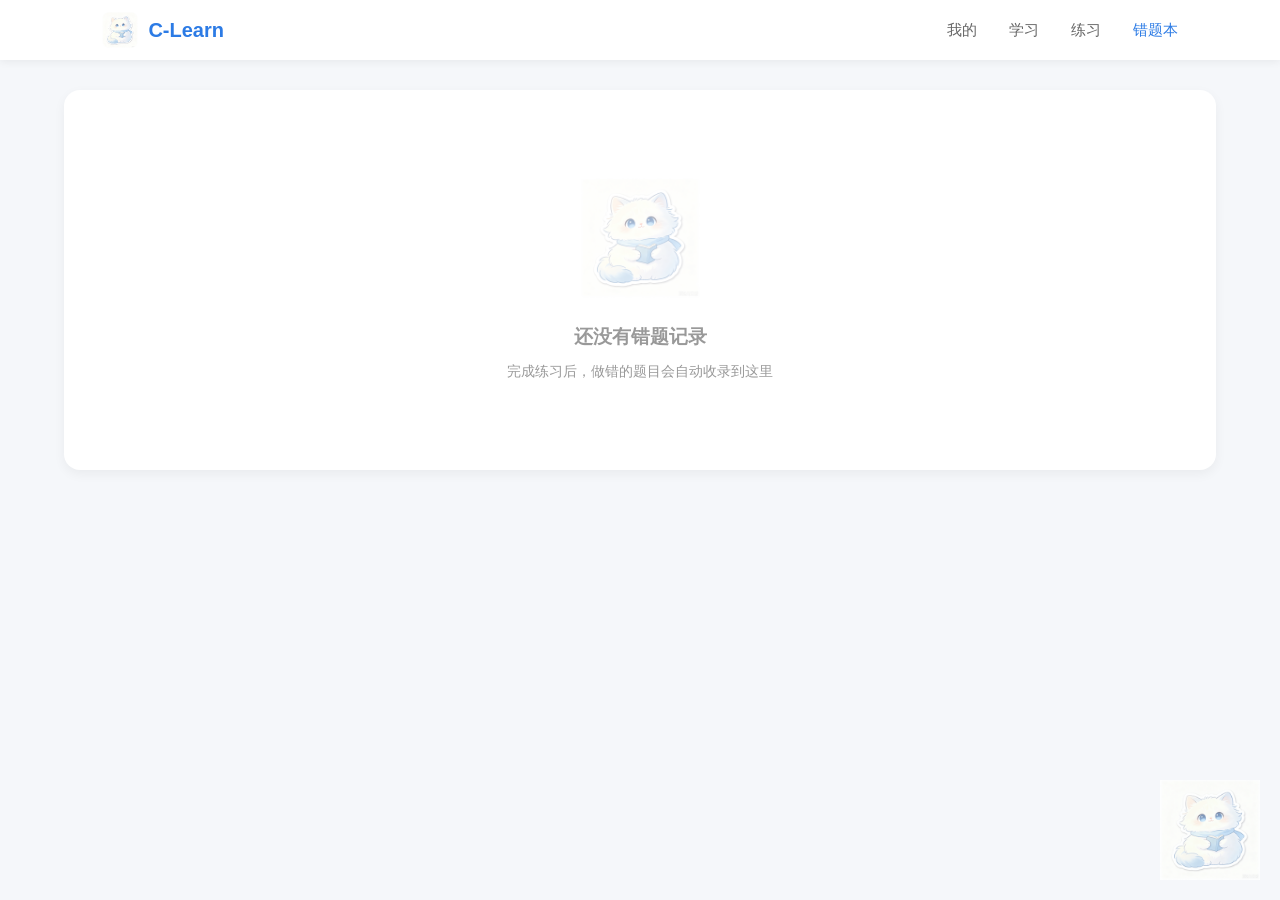
==== error-book.html @ 71328f18 "Update and rename wrongbook.html to error-book.html" ====
<!DOCTYPE html>
<html lang="zh-CN">
<head>
    <meta charset="UTF-8">
    <meta name="viewport" content="width=device-width, initial-scale=1.0">
    <title>C-Learn - 错题本</title>
    <link rel="stylesheet" href="css/style.css">
</head>
<body>
    <nav class="navbar">
        <div class="logo">
            <img src="assets/mascot.png" alt="logo">
            <span>C-Learn</span>
        </div>
        <ul class="nav-links">
            <li><a href="index.html">我的</a></li>
            <li><a href="lesson.html">学习</a></li>
            <li><a href="practice.html">练习</a></li>
            <li><a href="error-book.html" class="active">错题本</a></li>
        </ul>
    </nav>

    <div class="container">
        <div style="grid-column: 1 / -1;">
            <div class="content-card">
                <div class="empty-state">
                    <img src="assets/mascot.png" alt="空状态">
                    <h3>还没有错题记录</h3>
                    <p style="margin-top: 8px; font-size: 14px;">完成练习后，做错的题目会自动收录到这里</p>
                </div>
            </div>
        </div>
    </div>

    <img src="assets/mascot.png" class="cat-decor" alt="装饰">
</body>
</html>
---- css/style.css ----
* {
    margin: 0;
    padding: 0;
    box-sizing: border-box;
    font-family: "Microsoft Yahei", sans-serif;
}

body {
    background: #f5f7fa;
    color: #333;
    line-height: 1.6;
}

/* 导航栏 */
.navbar {
    background: #fff;
    box-shadow: 0 2px 8px rgba(0,0,0,0.06);
    padding: 0 8%;
    height: 60px;
    display: flex;
    align-items: center;
    justify-content: space-between;
    position: sticky;
    top: 0;
    z-index: 100;
}

.logo {
    display: flex;
    align-items: center;
    gap: 10px;
    font-size: 20px;
    font-weight: 700;
    color: #2c7be5;
}

.logo img {
    height: 36px;
    width: 36px;
    border-radius: 8px;
}

.nav-links {
    display: flex;
    gap: 32px;
    list-style: none;
}

.nav-links a {
    text-decoration: none;
    color: #666;
    font-size: 15px;
    transition: color 0.2s;
}

.nav-links a:hover,
.nav-links a.active {
    color: #2c7be5;
}

/* 主容器 */
.container {
    max-width: 1200px;
    margin: 30px auto;
    padding: 0 24px;
    display: grid;
    grid-template-columns: 280px 1fr;
    gap: 24px;
}

/* 侧边栏用户卡片 */
.user-card {
    background: #fff;
    border-radius: 16px;
    padding: 28px 20px;
    box-shadow: 0 4px 12px rgba(0,0,0,0.05);
    text-align: center;
    position: relative;
    overflow: hidden;
}

.user-card::before {
    content: "";
    position: absolute;
    top: 0;
    left: 0;
    right: 0;
    height: 80px;
    background: linear-gradient(135deg, #e8f1ff, #d6e8ff);
}

.avatar {
    width: 80px;
    height: 80px;
    border-radius: 50%;
    background: #fff;
    border: 4px solid #fff;
    margin: 20px auto 12px;
    position: relative;
    z-index: 1;
    object-fit: cover;
}

.username {
    font-size: 18px;
    font-weight: 600;
    cursor: pointer;
    border-bottom: 1px dashed transparent;
    transition: border-color 0.2s;
    display: inline-block;
}

.username:hover {
    border-color: #2c7be5;
    color: #2c7be5;
}

.user-desc {
    color: #999;
    font-size: 13px;
    margin-top: 4px;
    margin-bottom: 20px;
}

.user-stats {
    display: grid;
    grid-template-columns: 1fr 1fr 1fr;
    gap: 8px;
    padding-top: 16px;
    border-top: 1px solid #f0f0f0;
}

.stat-item {
    text-align: center;
}

.stat-num {
    font-size: 20px;
    font-weight: 700;
    color: #2c7be5;
}

.stat-label {
    font-size: 12px;
    color: #999;
    margin-top: 2px;
}

/* 主内容区卡片 */
.content-card {
    background: #fff;
    border-radius: 16px;
    padding: 28px;
    box-shadow: 0 4px 12px rgba(0,0,0,0.05);
    margin-bottom: 24px;
}

.content-card h2 {
    font-size: 18px;
    margin-bottom: 20px;
    display: flex;
    align-items: center;
    gap: 8px;
}

.content-card h2::before {
    content: "";
    width: 4px;
    height: 18px;
    background: #2c7be5;
    border-radius: 2px;
}

/* 学习进度 */
.progress-list {
    display: flex;
    flex-direction: column;
    gap: 16px;
}

.progress-item {
    display: flex;
    flex-direction: column;
    gap: 8px;
}

.progress-header {
    display: flex;
    justify-content: space-between;
    font-size: 14px;
}

.progress-bar {
    width: 100%;
    height: 8px;
    background: #f0f2f5;
    border-radius: 4px;
    overflow: hidden;
}

.progress-fill {
    height: 100%;
    background: linear-gradient(90deg, #2c7be5, #5ba0ff);
    border-radius: 4px;
    transition: width 0.3s;
}

/* 能力曲线 */
.chart-area {
    height: 200px;
    display: flex;
    align-items: flex-end;
    justify-content: space-around;
    padding: 20px 0;
    border-bottom: 1px solid #f0f0f0;
    margin-bottom: 12px;
}

.chart-bar {
    width: 32px;
    background: linear-gradient(to top, #2c7be5, #8bc0ff);
    border-radius: 4px 4px 0 0;
    transition: height 0.3s;
}

.chart-label {
    text-align: center;
    font-size: 12px;
    color: #999;
    margin-top: 8px;
}

/* 课程列表 */
.lesson-list {
    display: grid;
    grid-template-columns: 1fr 1fr;
    gap: 16px;
}

.lesson-card {
    border: 1px solid #f0f0f0;
    border-radius: 12px;
    padding: 20px;
    transition: all 0.2s;
    cursor: pointer;
}

.lesson-card:hover {
    border-color: #2c7be5;
    transform: translateY(-2px);
    box-shadow: 0 6px 16px rgba(44,123,229,0.1);
}

.lesson-title {
    font-weight: 600;
    margin-bottom: 8px;
}

.lesson-desc {
    font-size: 13px;
    color: #999;
    margin-bottom: 12px;
}

.lesson-tag {
    display: inline-block;
    padding: 2px 8px;
    background: #e8f1ff;
    color: #2c7be5;
    border-radius: 4px;
    font-size: 12px;
}

/* 猫咪装饰 */
.cat-decor {
    position: fixed;
    bottom: 20px;
    right: 20px;
    width: 100px;
    opacity: 0.8;
    z-index: 10;
    pointer-events: none;
}

/* 学习步骤列表 */
.step-list {
    list-style: none;
    margin-bottom: 30px;
}

.step-list li {
    padding: 8px 0;
    padding-left: 24px;
    position: relative;
    font-size: 14px;
}

.step-list li::before {
    content: "▸";
    position: absolute;
    left: 0;
    color: #2c7be5;
}

/* 题目样式 */
.question-block {
    margin-bottom: 30px;
    padding: 20px;
    background: #fafbfc;
    border-radius: 12px;
}

.question-title {
    font-weight: 600;
    margin-bottom: 16px;
}

.option-list {
    list-style: none;
    display: flex;
    flex-direction: column;
    gap: 10px;
}

.option-list li {
    padding: 10px 14px;
    background: #fff;
    border: 1px solid #e8e8e8;
    border-radius: 8px;
    cursor: pointer;
    transition: all 0.2s;
    font-size: 14px;
}

.option-list li:hover {
    border-color: #2c7be5;
    background: #f5f9ff;
}

.tip-box {
    background: #fff7e6;
    border-left: 4px solid #ffaa00;
    padding: 12px 16px;
    border-radius: 0 8px 8px 0;
    font-size: 13px;
    color: #8a6d00;
    margin-top: 20px;
}

/* 空状态 */
.empty-state {
    text-align: center;
    padding: 60px 20px;
    color: #999;
}

.empty-state img {
    width: 120px;
    margin-bottom: 16px;
    opacity: 0.6;
}

/* 响应式 */
@media (max-width: 900px) {
    .container {
        grid-template-columns: 1fr;
    }
    .lesson-list {
        grid-template-columns: 1fr;
    }
}
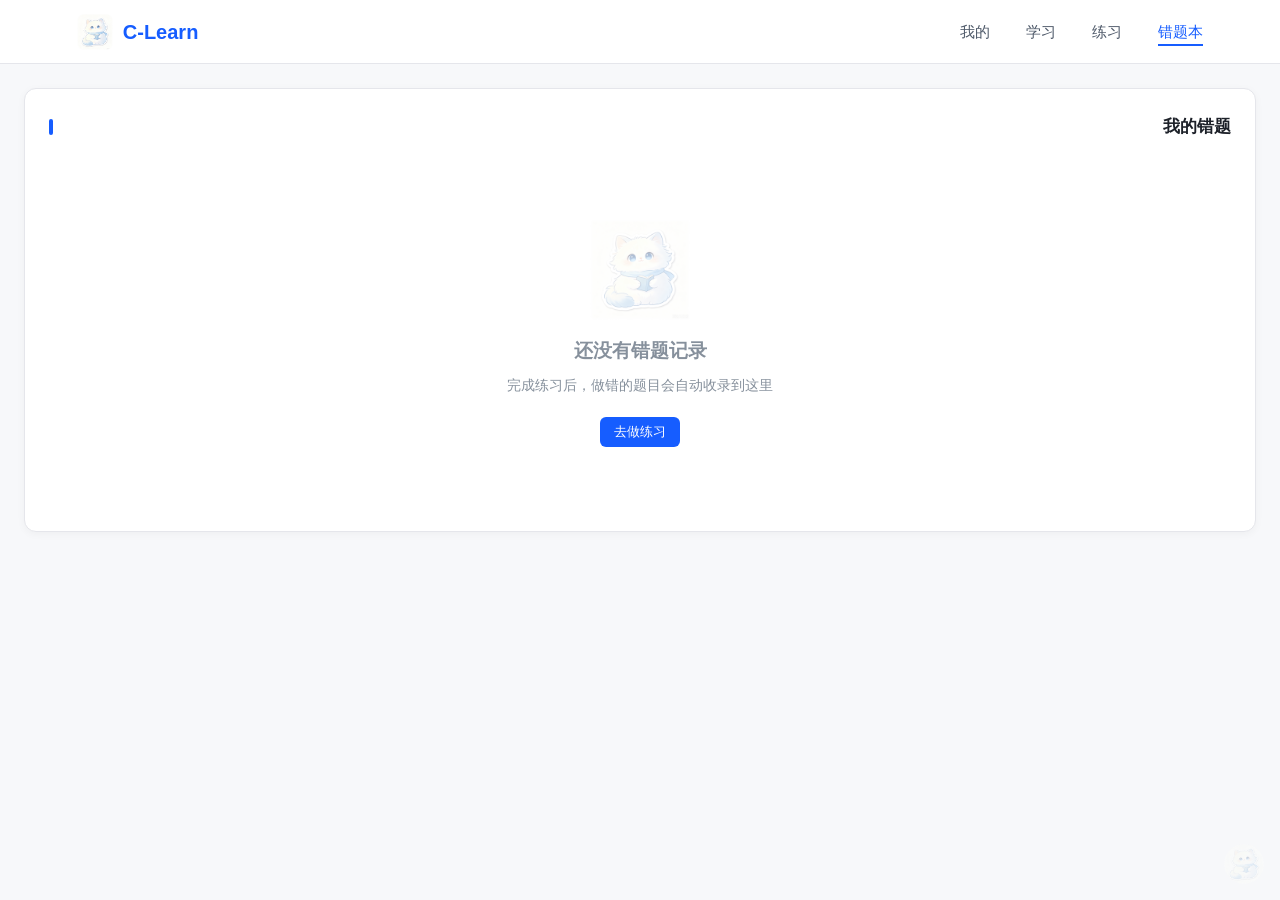
==== commit 4f8ef3a3: "Update error-book.html" ====
--- a/error-book.html
+++ b/error-book.html
@@ -23,10 +23,12 @@
     <div class="container">
         <div style="grid-column: 1 / -1;">
             <div class="content-card">
+                <h2><span class="card-header">我的错题</span></h2>
                 <div class="empty-state">
                     <img src="assets/mascot.png" alt="空状态">
                     <h3>还没有错题记录</h3>
-                    <p style="margin-top: 8px; font-size: 14px;">完成练习后，做错的题目会自动收录到这里</p>
+                    <p style="margin-top: 8px; font-size: 14px; color: #86909c;">完成练习后，做错的题目会自动收录到这里</p>
+                    <button class="retry-btn" style="margin-top: 20px;" onclick="location.href='practice.html'">去做练习</button>
                 </div>
             </div>
         </div>
--- a/css/style.css
+++ b/css/style.css
@@ -2,21 +2,28 @@
     margin: 0;
     padding: 0;
     box-sizing: border-box;
-    font-family: "Microsoft Yahei", sans-serif;
+    font-family: -apple-system, BlinkMacSystemFont, "Segoe UI", "PingFang SC", "Microsoft Yahei", sans-serif;
 }
 
 body {
-    background: #f5f7fa;
-    color: #333;
+    background: #f7f8fa;
+    color: #1d2129;
     line-height: 1.6;
+}
+
+/* 全局图片限制 */
+img {
+    max-width: 100%;
+    height: auto;
+    display: block;
 }
 
 /* 导航栏 */
 .navbar {
-    background: #fff;
-    box-shadow: 0 2px 8px rgba(0,0,0,0.06);
-    padding: 0 8%;
-    height: 60px;
+    background: #ffffff;
+    border-bottom: 1px solid #e5e6eb;
+    padding: 0 6%;
+    height: 64px;
     display: flex;
     align-items: center;
     justify-content: space-between;
@@ -31,52 +38,59 @@
     gap: 10px;
     font-size: 20px;
     font-weight: 700;
-    color: #2c7be5;
+    color: #165dff;
 }
 
 .logo img {
     height: 36px;
     width: 36px;
     border-radius: 8px;
+    object-fit: cover;
 }
 
 .nav-links {
     display: flex;
-    gap: 32px;
+    gap: 36px;
     list-style: none;
 }
 
 .nav-links a {
     text-decoration: none;
-    color: #666;
+    color: #4e5969;
     font-size: 15px;
-    transition: color 0.2s;
+    font-weight: 500;
+    padding-bottom: 4px;
+    border-bottom: 2px solid transparent;
+    transition: all 0.2s;
 }
 
 .nav-links a:hover,
 .nav-links a.active {
-    color: #2c7be5;
+    color: #165dff;
+    border-bottom-color: #165dff;
 }
 
 /* 主容器 */
 .container {
-    max-width: 1200px;
-    margin: 30px auto;
+    max-width: 1280px;
+    margin: 24px auto;
     padding: 0 24px;
     display: grid;
     grid-template-columns: 280px 1fr;
     gap: 24px;
+    align-items: start;
 }
 
 /* 侧边栏用户卡片 */
 .user-card {
-    background: #fff;
-    border-radius: 16px;
-    padding: 28px 20px;
-    box-shadow: 0 4px 12px rgba(0,0,0,0.05);
+    background: #ffffff;
+    border-radius: 12px;
+    padding: 24px 20px;
+    box-shadow: 0 2px 8px rgba(0, 0, 0, 0.04);
+    border: 1px solid #e5e6eb;
     text-align: center;
-    position: relative;
-    overflow: hidden;
+    position: sticky;
+    top: 88px;
 }
 
 .user-card::before {
@@ -85,38 +99,40 @@
     top: 0;
     left: 0;
     right: 0;
-    height: 80px;
-    background: linear-gradient(135deg, #e8f1ff, #d6e8ff);
+    height: 72px;
+    background: linear-gradient(135deg, #e8f3ff, #d4e7ff);
+    border-radius: 12px 12px 0 0;
 }
 
 .avatar {
-    width: 80px;
-    height: 80px;
+    width: 72px;
+    height: 72px;
     border-radius: 50%;
     background: #fff;
-    border: 4px solid #fff;
-    margin: 20px auto 12px;
+    border: 3px solid #fff;
+    margin: 20px auto 10px;
     position: relative;
     z-index: 1;
     object-fit: cover;
+    box-shadow: 0 2px 8px rgba(0, 0, 0, 0.06);
 }
 
 .username {
-    font-size: 18px;
+    font-size: 17px;
     font-weight: 600;
     cursor: pointer;
     border-bottom: 1px dashed transparent;
-    transition: border-color 0.2s;
+    transition: all 0.2s;
     display: inline-block;
 }
 
 .username:hover {
-    border-color: #2c7be5;
-    color: #2c7be5;
+    border-color: #165dff;
+    color: #165dff;
 }
 
 .user-desc {
-    color: #999;
+    color: #86909c;
     font-size: 13px;
     margin-top: 4px;
     margin-bottom: 20px;
@@ -127,7 +143,7 @@
     grid-template-columns: 1fr 1fr 1fr;
     gap: 8px;
     padding-top: 16px;
-    border-top: 1px solid #f0f0f0;
+    border-top: 1px solid #f2f3f5;
 }
 
 .stat-item {
@@ -137,45 +153,116 @@
 .stat-num {
     font-size: 20px;
     font-weight: 700;
-    color: #2c7be5;
+    color: #165dff;
 }
 
 .stat-label {
     font-size: 12px;
-    color: #999;
+    color: #86909c;
     margin-top: 2px;
 }
 
-/* 主内容区卡片 */
+.sidebar-section {
+    background: #ffffff;
+    border-radius: 12px;
+    padding: 20px;
+    box-shadow: 0 2px 8px rgba(0, 0, 0, 0.04);
+    border: 1px solid #e5e6eb;
+    margin-top: 16px;
+}
+
+.sidebar-section h3 {
+    font-size: 15px;
+    font-weight: 600;
+    margin-bottom: 14px;
+    display: flex;
+    align-items: center;
+    gap: 6px;
+}
+
+.sidebar-section h3::before {
+    content: "";
+    width: 3px;
+    height: 14px;
+    background: #165dff;
+    border-radius: 2px;
+}
+
+.forget-list {
+    list-style: none;
+    font-size: 13px;
+    display: flex;
+    flex-direction: column;
+    gap: 10px;
+}
+
+.forget-list li {
+    display: flex;
+    justify-content: space-between;
+    align-items: center;
+    padding: 8px 10px;
+    background: #f7f8fa;
+    border-radius: 6px;
+}
+
+.forget-list .level {
+    font-size: 11px;
+    padding: 2px 6px;
+    border-radius: 4px;
+    background: #ffece8;
+    color: #f53f3f;
+}
+
+.forget-list .level.medium {
+    background: #fff7e8;
+    color: #ff7d00;
+}
+
+/* 主内容卡片 */
 .content-card {
-    background: #fff;
-    border-radius: 16px;
-    padding: 28px;
-    box-shadow: 0 4px 12px rgba(0,0,0,0.05);
-    margin-bottom: 24px;
+    background: #ffffff;
+    border-radius: 12px;
+    padding: 24px;
+    box-shadow: 0 2px 8px rgba(0, 0, 0, 0.04);
+    border: 1px solid #e5e6eb;
+    margin-bottom: 20px;
 }
 
 .content-card h2 {
-    font-size: 18px;
+    font-size: 17px;
+    font-weight: 600;
     margin-bottom: 20px;
     display: flex;
     align-items: center;
-    gap: 8px;
+    justify-content: space-between;
 }
 
 .content-card h2::before {
     content: "";
     width: 4px;
-    height: 18px;
-    background: #2c7be5;
+    height: 16px;
+    background: #165dff;
     border-radius: 2px;
+    margin-right: 8px;
+}
+
+.card-header {
+    display: flex;
+    align-items: center;
+}
+
+/* 双列网格 */
+.grid-2 {
+    display: grid;
+    grid-template-columns: 1fr 1fr;
+    gap: 20px;
 }
 
 /* 学习进度 */
 .progress-list {
     display: flex;
     flex-direction: column;
-    gap: 16px;
+    gap: 18px;
 }
 
 .progress-item {
@@ -188,37 +275,38 @@
     display: flex;
     justify-content: space-between;
     font-size: 14px;
+    font-weight: 500;
 }
 
 .progress-bar {
     width: 100%;
     height: 8px;
-    background: #f0f2f5;
+    background: #f2f3f5;
     border-radius: 4px;
     overflow: hidden;
 }
 
 .progress-fill {
     height: 100%;
-    background: linear-gradient(90deg, #2c7be5, #5ba0ff);
+    background: linear-gradient(90deg, #165dff, #4080ff);
     border-radius: 4px;
     transition: width 0.3s;
 }
 
 /* 能力曲线 */
 .chart-area {
-    height: 200px;
+    height: 180px;
     display: flex;
     align-items: flex-end;
     justify-content: space-around;
-    padding: 20px 0;
-    border-bottom: 1px solid #f0f0f0;
+    padding: 20px 10px 0;
+    border-bottom: 1px solid #f2f3f5;
     margin-bottom: 12px;
 }
 
 .chart-bar {
-    width: 32px;
-    background: linear-gradient(to top, #2c7be5, #8bc0ff);
+    width: 30px;
+    background: linear-gradient(to top, #165dff, #7baaff);
     border-radius: 4px 4px 0 0;
     transition: height 0.3s;
 }
@@ -226,11 +314,11 @@
 .chart-label {
     text-align: center;
     font-size: 12px;
-    color: #999;
+    color: #86909c;
     margin-top: 8px;
 }
 
-/* 课程列表 */
+/* 课程/练习卡片 */
 .lesson-list {
     display: grid;
     grid-template-columns: 1fr 1fr;
@@ -238,81 +326,81 @@
 }
 
 .lesson-card {
-    border: 1px solid #f0f0f0;
-    border-radius: 12px;
-    padding: 20px;
+    border: 1px solid #e5e6eb;
+    border-radius: 10px;
+    padding: 18px;
     transition: all 0.2s;
     cursor: pointer;
+    background: #fff;
 }
 
 .lesson-card:hover {
-    border-color: #2c7be5;
+    border-color: #165dff;
     transform: translateY(-2px);
-    box-shadow: 0 6px 16px rgba(44,123,229,0.1);
+    box-shadow: 0 6px 16px rgba(22, 93, 255, 0.1);
 }
 
 .lesson-title {
     font-weight: 600;
-    margin-bottom: 8px;
+    margin-bottom: 6px;
+    font-size: 15px;
 }
 
 .lesson-desc {
     font-size: 13px;
-    color: #999;
+    color: #86909c;
     margin-bottom: 12px;
+    line-height: 1.5;
 }
 
 .lesson-tag {
     display: inline-block;
     padding: 2px 8px;
-    background: #e8f1ff;
-    color: #2c7be5;
+    background: #e8f3ff;
+    color: #165dff;
     border-radius: 4px;
     font-size: 12px;
-}
-
-/* 猫咪装饰 */
-.cat-decor {
-    position: fixed;
-    bottom: 20px;
-    right: 20px;
-    width: 100px;
-    opacity: 0.8;
-    z-index: 10;
-    pointer-events: none;
-}
-
-/* 学习步骤列表 */
+    font-weight: 500;
+}
+
+/* 学习步骤 */
 .step-list {
     list-style: none;
-    margin-bottom: 30px;
+    margin-bottom: 10px;
+    display: grid;
+    grid-template-columns: 1fr 1fr;
+    gap: 8px;
 }
 
 .step-list li {
-    padding: 8px 0;
-    padding-left: 24px;
+    padding: 8px 12px;
+    padding-left: 22px;
     position: relative;
     font-size: 14px;
+    background: #f7f8fa;
+    border-radius: 6px;
 }
 
 .step-list li::before {
     content: "▸";
     position: absolute;
-    left: 0;
-    color: #2c7be5;
+    left: 10px;
+    color: #165dff;
+    font-size: 12px;
 }
 
 /* 题目样式 */
 .question-block {
-    margin-bottom: 30px;
-    padding: 20px;
-    background: #fafbfc;
-    border-radius: 12px;
+    margin-bottom: 24px;
+    padding: 18px;
+    background: #f7f8fa;
+    border-radius: 10px;
 }
 
 .question-title {
     font-weight: 600;
-    margin-bottom: 16px;
+    margin-bottom: 14px;
+    font-size: 15px;
 }
 
 .option-list {
@@ -325,7 +413,7 @@
 .option-list li {
     padding: 10px 14px;
     background: #fff;
-    border: 1px solid #e8e8e8;
+    border: 1px solid #e5e6eb;
     border-radius: 8px;
     cursor: pointer;
     transition: all 0.2s;
@@ -333,40 +421,139 @@
 }
 
 .option-list li:hover {
-    border-color: #2c7be5;
-    background: #f5f9ff;
+    border-color: #165dff;
+    background: #f0f7ff;
 }
 
 .tip-box {
-    background: #fff7e6;
-    border-left: 4px solid #ffaa00;
+    background: #fff7e8;
+    border-left: 4px solid #ff7d00;
     padding: 12px 16px;
     border-radius: 0 8px 8px 0;
     font-size: 13px;
-    color: #8a6d00;
-    margin-top: 20px;
+    color: #8a5a00;
+    margin-top: 10px;
+}
+
+/* 任务列表 */
+.task-list {
+    list-style: none;
+    display: flex;
+    flex-direction: column;
+    gap: 10px;
+}
+
+.task-list li {
+    display: flex;
+    align-items: center;
+    gap: 10px;
+    padding: 10px 12px;
+    border: 1px solid #e5e6eb;
+    border-radius: 8px;
+    font-size: 14px;
+    cursor: pointer;
+    transition: all 0.2s;
+}
+
+.task-list li:hover {
+    border-color: #165dff;
+    background: #f0f7ff;
+}
+
+.task-dot {
+    width: 8px;
+    height: 8px;
+    border-radius: 50%;
+    background: #f53f3f;
+    flex-shrink: 0;
+}
+
+.task-dot.done {
+    background: #00b42a;
+}
+
+/* 错题列表 */
+.error-list {
+    display: flex;
+    flex-direction: column;
+    gap: 12px;
+}
+
+.error-item {
+    padding: 16px;
+    border: 1px solid #e5e6eb;
+    border-radius: 8px;
+    display: flex;
+    justify-content: space-between;
+    align-items: center;
+}
+
+.error-info h4 {
+    font-size: 14px;
+    font-weight: 500;
+    margin-bottom: 4px;
+}
+
+.error-info p {
+    font-size: 12px;
+    color: #86909c;
+}
+
+.retry-btn {
+    padding: 6px 14px;
+    background: #165dff;
+    color: #fff;
+    border: none;
+    border-radius: 6px;
+    font-size: 13px;
+    cursor: pointer;
+    transition: background 0.2s;
+}
+
+.retry-btn:hover {
+    background: #0e42d2;
 }
 
 /* 空状态 */
 .empty-state {
     text-align: center;
     padding: 60px 20px;
-    color: #999;
+    color: #86909c;
 }
 
 .empty-state img {
-    width: 120px;
-    margin-bottom: 16px;
-    opacity: 0.6;
+    width: 100px;
+    margin: 0 auto 16px;
+    opacity: 0.5;
+}
+
+/* 右下角猫咪装饰 */
+.cat-decor {
+    position: fixed;
+    bottom: 16px;
+    right: 16px;
+    width: 40px !important;
+    height: 40px !important;
+    max-width: 40px !important;
+    border-radius: 50%;
+    object-fit: cover;
+    opacity: 0.3;
+    z-index: 1;
+    pointer-events: none;
 }
 
 /* 响应式 */
-@media (max-width: 900px) {
+@media (max-width: 960px) {
     .container {
+        grid-template-columns: 1fr;
+    }
+    .grid-2 {
         grid-template-columns: 1fr;
     }
     .lesson-list {
         grid-template-columns: 1fr;
     }
-}
-
+    .step-list {
+        grid-template-columns: 1fr;
+    }
+}
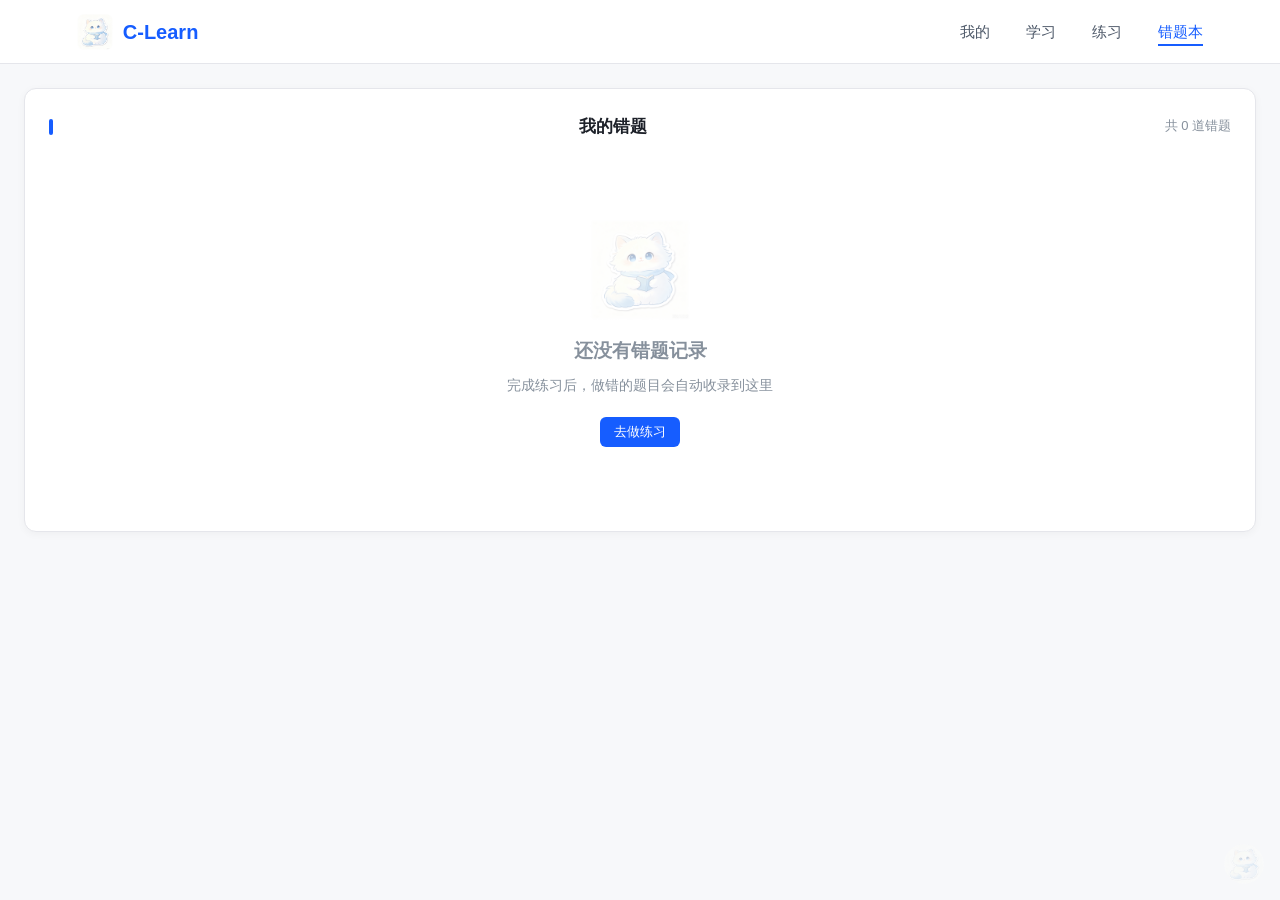
==== commit 918d3403: "Update error-book.html to show wrong question count Added a display for the count of wrong questions" ====
--- a/error-book.html
+++ b/error-book.html
@@ -23,17 +23,31 @@
     <div class="container">
         <div style="grid-column: 1 / -1;">
             <div class="content-card">
-                <h2><span class="card-header">我的错题</span></h2>
-                <div class="empty-state">
+                <h2><span class="card-header">我的错题</span>
+                    <span style="font-size:13px;color:#86909c;font-weight:normal;">共 <span id="wrongCount">0</span> 道错题</span>
+                </h2>
+                
+                <!-- 空状态 -->
+                <div class="empty-state" id="emptyState">
                     <img src="assets/mascot.png" alt="空状态">
                     <h3>还没有错题记录</h3>
                     <p style="margin-top: 8px; font-size: 14px; color: #86909c;">完成练习后，做错的题目会自动收录到这里</p>
                     <button class="retry-btn" style="margin-top: 20px;" onclick="location.href='practice.html'">去做练习</button>
                 </div>
+
+                <!-- 错题列表 -->
+                <div class="error-list" id="wrongList" style="display:none;"></div>
             </div>
         </div>
     </div>
 
     <img src="assets/mascot.png" class="cat-decor" alt="装饰">
+
+    <script src="js/app.js"></script>
+    <script>
+        // 更新错题数量
+        const data = CLEARN_DATA.init();
+        document.getElementById('wrongCount').textContent = data.wrongQuestions.length;
+    </script>
 </body>
 </html>
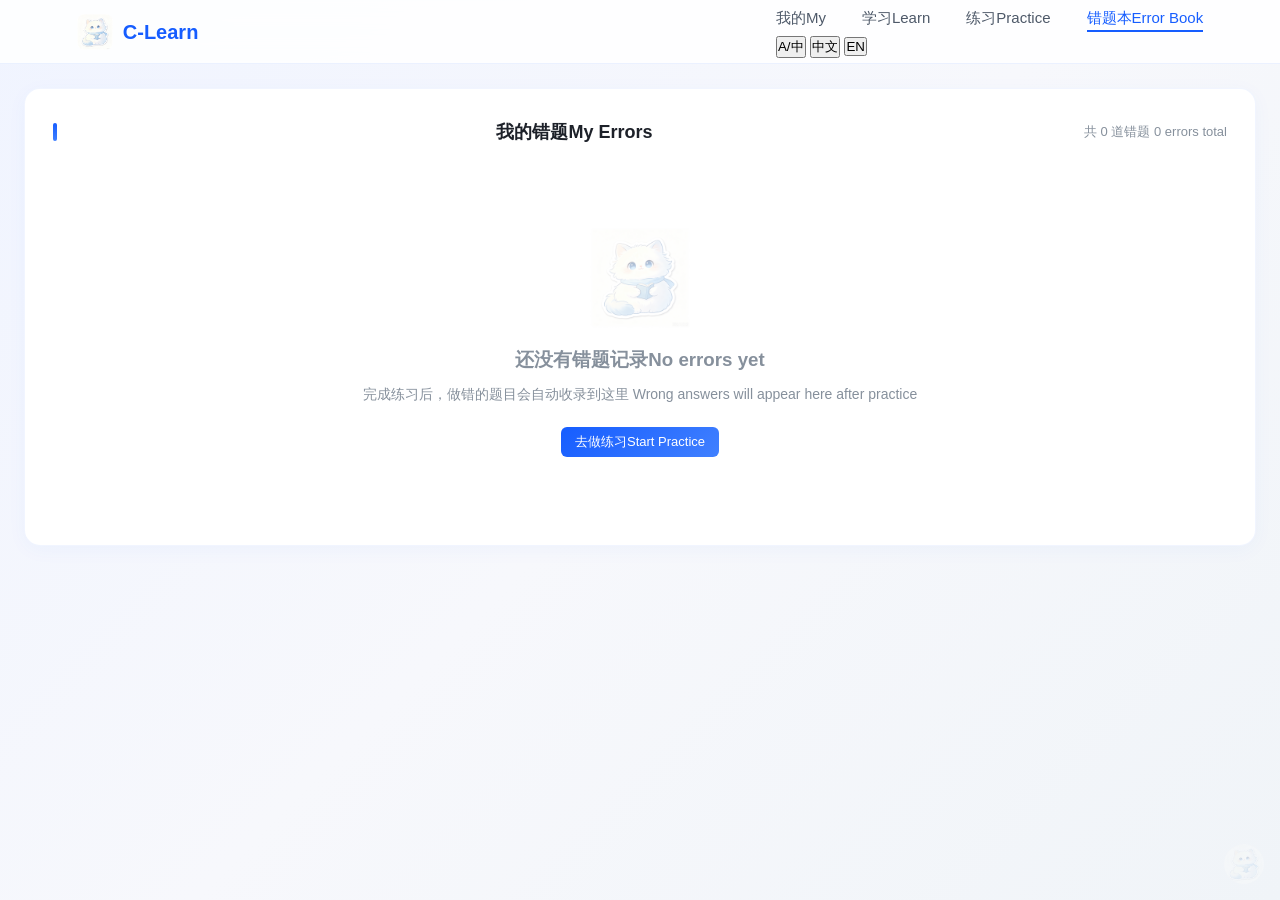
==== commit 70716fc9: "Update error-book.html" ====
--- a/error-book.html
+++ b/error-book.html
@@ -3,7 +3,7 @@
 <head>
     <meta charset="UTF-8">
     <meta name="viewport" content="width=device-width, initial-scale=1.0">
-    <title>C-Learn - 错题本</title>
+    <title>C-Learn - <span class="zh">错题本</span><span class="en">Error Book</span></title>
     <link rel="stylesheet" href="css/style.css">
 </head>
 <body>
@@ -12,27 +12,43 @@
             <img src="assets/mascot.png" alt="logo">
             <span>C-Learn</span>
         </div>
-        <ul class="nav-links">
-            <li><a href="index.html">我的</a></li>
-            <li><a href="lesson.html">学习</a></li>
-            <li><a href="practice.html">练习</a></li>
-            <li><a href="error-book.html" class="active">错题本</a></li>
-        </ul>
+        <div class="nav-right">
+            <ul class="nav-links">
+                <li><a href="index.html"><span class="zh">我的</span><span class="en">My</span></a></li>
+                <li><a href="lesson.html"><span class="zh">学习</span><span class="en">Learn</span></a></li>
+                <li><a href="practice.html"><span class="zh">练习</span><span class="en">Practice</span></a></li>
+                <li><a href="error-book.html" class="active"><span class="zh">错题本</span><span class="en">Error Book</span></a></li>
+            </ul>
+            <div class="lang-switch">
+                <button class="lang-btn active" data-lang="bilingual">A/中</button>
+                <button class="lang-btn" data-lang="zh">中文</button>
+                <button class="lang-btn" data-lang="en">EN</button>
+            </div>
+        </div>
     </nav>
 
     <div class="container">
         <div style="grid-column: 1 / -1;">
             <div class="content-card">
-                <h2><span class="card-header">我的错题</span>
-                    <span style="font-size:13px;color:#86909c;font-weight:normal;">共 <span id="wrongCount">0</span> 道错题</span>
+                <h2>
+                    <span class="card-header"><span class="zh">我的错题</span><span class="en">My Errors</span></span>
+                    <span style="font-size:13px;color:#86909c;font-weight:normal;">
+                        <span class="zh">共 <span id="wrongCount">0</span> 道错题</span>
+                        <span class="en"><span id="wrongCount">0</span> errors total</span>
+                    </span>
                 </h2>
                 
                 <!-- 空状态 -->
                 <div class="empty-state" id="emptyState">
-                    <img src="assets/mascot.png" alt="空状态">
-                    <h3>还没有错题记录</h3>
-                    <p style="margin-top: 8px; font-size: 14px; color: #86909c;">完成练习后，做错的题目会自动收录到这里</p>
-                    <button class="retry-btn" style="margin-top: 20px;" onclick="location.href='practice.html'">去做练习</button>
+                    <img src="assets/mascot.png" alt="empty">
+                    <h3><span class="zh">还没有错题记录</span><span class="en">No errors yet</span></h3>
+                    <p style="margin-top: 8px; font-size: 14px; color: #86909c;">
+                        <span class="zh">完成练习后，做错的题目会自动收录到这里</span>
+                        <span class="en">Wrong answers will appear here after practice</span>
+                    </p>
+                    <button class="retry-btn" style="margin-top: 20px;" onclick="location.href='practice.html'">
+                        <span class="zh">去做练习</span><span class="en">Start Practice</span>
+                    </button>
                 </div>
 
                 <!-- 错题列表 -->
@@ -41,11 +57,10 @@
         </div>
     </div>
 
-    <img src="assets/mascot.png" class="cat-decor" alt="装饰">
+    <img src="assets/mascot.png" class="cat-decor" alt="decor">
 
     <script src="js/app.js"></script>
     <script>
-        // 更新错题数量
         const data = CLEARN_DATA.init();
         document.getElementById('wrongCount').textContent = data.wrongQuestions.length;
     </script>
--- a/css/style.css
+++ b/css/style.css
@@ -6,9 +6,10 @@
 }
 
 body {
-    background: #f7f8fa;
+    background: linear-gradient(135deg, #f0f4ff 0%, #f7f8fc 50%, #f0f4f8 100%);
     color: #1d2129;
-    line-height: 1.6;
+    line-height: 1.7;
+    min-height: 100vh;
 }
 
 /* 全局图片限制 */
@@ -20,8 +21,9 @@
 
 /* 导航栏 */
 .navbar {
-    background: #ffffff;
-    border-bottom: 1px solid #e5e6eb;
+    background: rgba(255, 255, 255, 0.85);
+    backdrop-filter: blur(12px);
+    border-bottom: 1px solid rgba(22, 93, 255, 0.08);
     padding: 0 6%;
     height: 64px;
     display: flex;
@@ -84,10 +86,10 @@
 /* 侧边栏用户卡片 */
 .user-card {
     background: #ffffff;
-    border-radius: 12px;
+    border-radius: 16px;
     padding: 24px 20px;
-    box-shadow: 0 2px 8px rgba(0, 0, 0, 0.04);
-    border: 1px solid #e5e6eb;
+    box-shadow: 0 4px 20px rgba(22, 93, 255, 0.06);
+    border: 1px solid rgba(22, 93, 255, 0.08);
     text-align: center;
     position: sticky;
     top: 88px;
@@ -100,8 +102,8 @@
     left: 0;
     right: 0;
     height: 72px;
-    background: linear-gradient(135deg, #e8f3ff, #d4e7ff);
-    border-radius: 12px 12px 0 0;
+    background: linear-gradient(135deg, #e8f3ff 0%, #d4e7ff 100%);
+    border-radius: 16px 16px 0 0;
 }
 
 .avatar {
@@ -114,7 +116,7 @@
     position: relative;
     z-index: 1;
     object-fit: cover;
-    box-shadow: 0 2px 8px rgba(0, 0, 0, 0.06);
+    box-shadow: 0 4px 12px rgba(0, 0, 0, 0.08);
 }
 
 .username {
@@ -164,10 +166,10 @@
 
 .sidebar-section {
     background: #ffffff;
-    border-radius: 12px;
+    border-radius: 16px;
     padding: 20px;
-    box-shadow: 0 2px 8px rgba(0, 0, 0, 0.04);
-    border: 1px solid #e5e6eb;
+    box-shadow: 0 4px 20px rgba(22, 93, 255, 0.04);
+    border: 1px solid rgba(22, 93, 255, 0.06);
     margin-top: 16px;
 }
 
@@ -202,7 +204,7 @@
     align-items: center;
     padding: 8px 10px;
     background: #f7f8fa;
-    border-radius: 6px;
+    border-radius: 8px;
 }
 
 .forget-list .level {
@@ -211,6 +213,7 @@
     border-radius: 4px;
     background: #ffece8;
     color: #f53f3f;
+    font-weight: 500;
 }
 
 .forget-list .level.medium {
@@ -221,15 +224,20 @@
 /* 主内容卡片 */
 .content-card {
     background: #ffffff;
-    border-radius: 12px;
-    padding: 24px;
-    box-shadow: 0 2px 8px rgba(0, 0, 0, 0.04);
-    border: 1px solid #e5e6eb;
+    border-radius: 16px;
+    padding: 28px;
+    box-shadow: 0 4px 20px rgba(22, 93, 255, 0.04);
+    border: 1px solid rgba(22, 93, 255, 0.06);
     margin-bottom: 20px;
+    transition: box-shadow 0.3s;
+}
+
+.content-card:hover {
+    box-shadow: 0 6px 24px rgba(22, 93, 255, 0.08);
 }
 
 .content-card h2 {
-    font-size: 17px;
+    font-size: 18px;
     font-weight: 600;
     margin-bottom: 20px;
     display: flex;
@@ -240,8 +248,8 @@
 .content-card h2::before {
     content: "";
     width: 4px;
-    height: 16px;
-    background: #165dff;
+    height: 18px;
+    background: linear-gradient(180deg, #165dff, #4080ff);
     border-radius: 2px;
     margin-right: 8px;
 }
@@ -327,9 +335,9 @@
 
 .lesson-card {
     border: 1px solid #e5e6eb;
-    border-radius: 10px;
-    padding: 18px;
-    transition: all 0.2s;
+    border-radius: 12px;
+    padding: 20px;
+    transition: all 0.25s;
     cursor: pointer;
     background: #fff;
 }
@@ -337,7 +345,7 @@
 .lesson-card:hover {
     border-color: #165dff;
     transform: translateY(-2px);
-    box-shadow: 0 6px 16px rgba(22, 93, 255, 0.1);
+    box-shadow: 0 8px 20px rgba(22, 93, 255, 0.12);
 }
 
 .lesson-title {
@@ -392,9 +400,10 @@
 /* 题目样式 */
 .question-block {
     margin-bottom: 24px;
-    padding: 18px;
-    background: #f7f8fa;
-    border-radius: 10px;
+    padding: 20px;
+    background: linear-gradient(135deg, #f7f9ff 0%, #fafbff 100%);
+    border-radius: 12px;
+    border: 1px solid rgba(22, 93, 255, 0.06);
 }
 
 .question-title {
@@ -426,13 +435,14 @@
 }
 
 .tip-box {
-    background: #fff7e8;
+    background: linear-gradient(90deg, #fff7e8, #fffaf0);
     border-left: 4px solid #ff7d00;
-    padding: 12px 16px;
+    padding: 14px 18px;
     border-radius: 0 8px 8px 0;
     font-size: 13px;
     color: #8a5a00;
     margin-top: 10px;
+    line-height: 1.6;
 }
 
 /* 任务列表 */
@@ -486,6 +496,12 @@
     display: flex;
     justify-content: space-between;
     align-items: center;
+    transition: all 0.2s;
+}
+
+.error-item:hover {
+    border-color: #f53f3f;
+    background: #fffafa;
 }
 
 .error-info h4 {
@@ -501,17 +517,19 @@
 
 .retry-btn {
     padding: 6px 14px;
-    background: #165dff;
+    background: linear-gradient(135deg, #165dff, #4080ff);
     color: #fff;
     border: none;
     border-radius: 6px;
     font-size: 13px;
     cursor: pointer;
-    transition: background 0.2s;
+    transition: all 0.2s;
+    font-weight: 500;
 }
 
 .retry-btn:hover {
-    background: #0e42d2;
+    box-shadow: 0 4px 12px rgba(22, 93, 255, 0.3);
+    transform: translateY(-1px);
 }
 
 /* 空状态 */
@@ -537,9 +555,30 @@
     max-width: 40px !important;
     border-radius: 50%;
     object-fit: cover;
-    opacity: 0.3;
+    opacity: 0.25;
     z-index: 1;
     pointer-events: none;
+}
+
+/* 代码块样式 */
+.code-block {
+    background: #1d2129;
+    color: #e5e6eb;
+    padding: 16px 20px;
+    border-radius: 8px;
+    font-family: "Consolas", "Monaco", monospace;
+    font-size: 13px;
+    line-height: 1.8;
+    margin: 12px 0;
+    overflow-x: auto;
+}
+
+.code-block .comment {
+    color: #00b42a;
+}
+
+.code-block .keyword {
+    color: #4080ff;
 }
 
 /* 响应式 */
